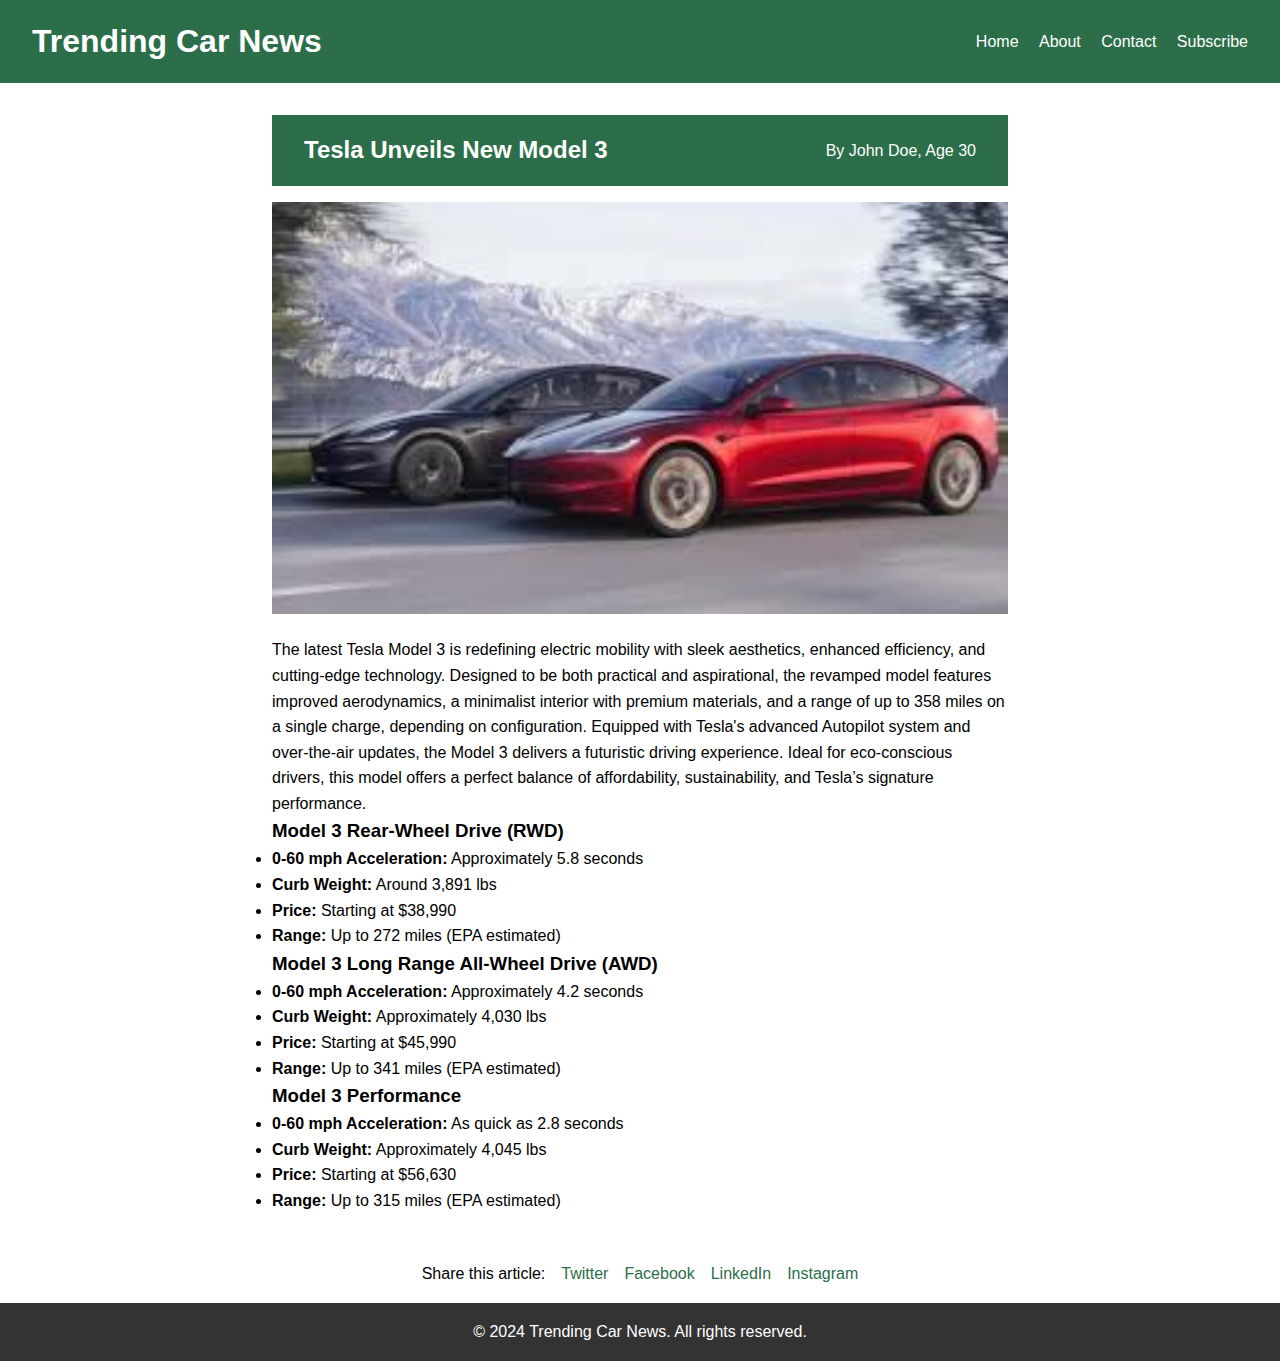
==== post.html @ 429a0a01 "publishing" ====
<!DOCTYPE html>
<html lang="en">
  <head>
    <meta charset="UTF-8" />
    <meta name="viewport" content="width=device-width, initial-scale=1.0" />
    <title>Article Title - Trending Car News</title>
    <link rel="stylesheet" href="css/post.css" />
  </head>
  <body>
    <header>
      <h1>Trending Car News</h1>
      <nav>
        <a href="index.html">Home</a>
        <a href="#about">About</a>
        <a href="#contact">Contact</a>
        <a href="subscribe.html">Subscribe</a>
      </nav>
    </header>

    <main>
      <article class="blog-post">
        <!--header for article with title and author info-->
        <header class="post-header">
          <h2>Tesla Unveils New Model 3</h2>
          <p>By John Doe, Age 30</p>
        </header>
        <img src="images/model-3.jpg" alt="Tesla Model 3" />
        <p>
          The latest Tesla Model 3 is redefining electric mobility with sleek aesthetics, enhanced efficiency, and
          cutting-edge technology. Designed to be both practical and aspirational, the revamped model features improved
          aerodynamics, a minimalist interior with premium materials, and a range of up to 358 miles on a single charge,
          depending on configuration. Equipped with Tesla's advanced Autopilot system and over-the-air updates, the
          Model 3 delivers a futuristic driving experience. Ideal for eco-conscious drivers, this model offers a perfect
          balance of affordability, sustainability, and Tesla’s signature performance.
        </p>
<!--information on specific models or versions of model 3-->
        <h3>Model 3 Rear-Wheel Drive (RWD)</h3>
    <ul>
      <li><strong>0-60 mph Acceleration:</strong> Approximately 5.8 seconds</li>
      <li><strong>Curb Weight:</strong> Around 3,891 lbs</li>
      <li><strong>Price:</strong> Starting at $38,990</li>
      <li><strong>Range:</strong> Up to 272 miles (EPA estimated)</li>
    </ul>

    <h3>Model 3 Long Range All-Wheel Drive (AWD)</h3>
    <ul>
      <li><strong>0-60 mph Acceleration:</strong> Approximately 4.2 seconds</li>
      <li><strong>Curb Weight:</strong> Approximately 4,030 lbs</li>
      <li><strong>Price:</strong> Starting at $45,990</li>
      <li><strong>Range:</strong> Up to 341 miles (EPA estimated)</li>
    </ul>

    <h3>Model 3 Performance</h3>
    <ul>
      <li><strong>0-60 mph Acceleration:</strong> As quick as 2.8 seconds</li>
      <li><strong>Curb Weight:</strong> Approximately 4,045 lbs</li>
      <li><strong>Price:</strong> Starting at $56,630</li>
      <li><strong>Range:</strong> Up to 315 miles (EPA estimated)</li>
    </ul>
      </article>

      <section class="share">
        <p>Share this article:</p>
        <a href="#">Twitter</a>
        <a href="#">Facebook</a>
        <a href="#">LinkedIn</a>
        <a href="#">Instagram</a>
      </section>
    </main>

    <footer>
      <p>&copy; 2024 Trending Car News. All rights reserved.</p>
    </footer>
  </body>
</html>
---- css/post.css ----
* {
    margin: 0;
    padding: 0;
    box-sizing: border-box;
  }
  
  body {
    font-family: Arial, sans-serif;
    line-height: 1.6;
  }
  
  header {
    display: flex;
    justify-content: space-between;
    align-items: center;
    padding: 1rem 2rem;
    background: #2c6e49;
    color: #fff;
  }
  
  nav a {
    margin-left: 1rem;
    color: #fff;
    text-decoration: none;
  }
  
  .blog-post {
    padding: 2rem;
    max-width: 800px;
    margin: auto;
  }
  
  .blog-post img {
    width: 100%;
    height: auto;
    margin: 1rem 0;
  }
  
  .share {
    display: flex;
    justify-content: center;
    gap: 1rem;
    padding: 1rem;
  }
  
  .share a {
    color: #2c6e49;
    text-decoration: none;
  }
  
  footer {
    text-align: center;
    padding: 1rem 0;
    background: #333;
    color: #fff;
  }
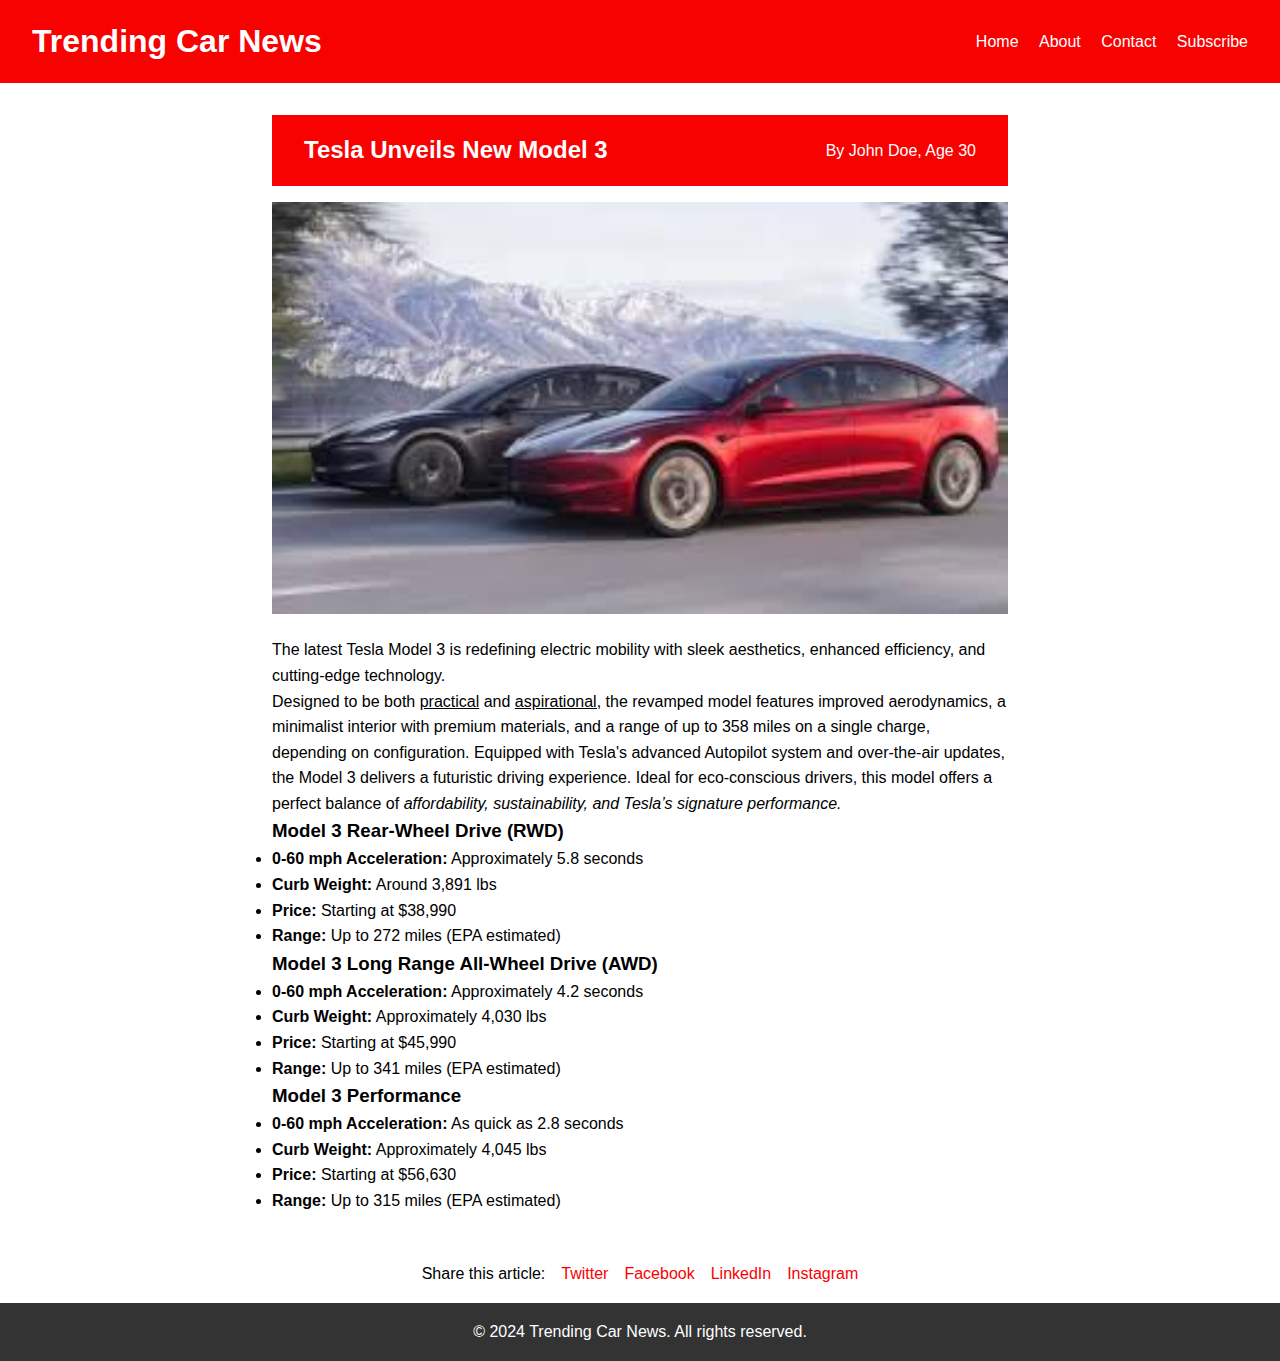
==== commit 86442575: "added typography" ====
--- a/post.html
+++ b/post.html
@@ -25,38 +25,42 @@
           <p>By John Doe, Age 30</p>
         </header>
         <img src="images/model-3.jpg" alt="Tesla Model 3" />
+
+        <blockquote>
+          The latest Tesla Model 3 is redefining electric mobility with sleek aesthetics, enhanced efficiency, and
+          cutting-edge technology.
+        </blockquote>
         <p>
-          The latest Tesla Model 3 is redefining electric mobility with sleek aesthetics, enhanced efficiency, and
-          cutting-edge technology. Designed to be both practical and aspirational, the revamped model features improved
+          Designed to be both <u> practical</u> and <u>aspirational,</u> the revamped model features improved
           aerodynamics, a minimalist interior with premium materials, and a range of up to 358 miles on a single charge,
           depending on configuration. Equipped with Tesla's advanced Autopilot system and over-the-air updates, the
           Model 3 delivers a futuristic driving experience. Ideal for eco-conscious drivers, this model offers a perfect
-          balance of affordability, sustainability, and Tesla’s signature performance.
+          balance of <em>affordability, sustainability, and Tesla’s signature performance.</em>
         </p>
-<!--information on specific models or versions of model 3-->
+        <!--information on specific models or versions of model 3-->
         <h3>Model 3 Rear-Wheel Drive (RWD)</h3>
-    <ul>
-      <li><strong>0-60 mph Acceleration:</strong> Approximately 5.8 seconds</li>
-      <li><strong>Curb Weight:</strong> Around 3,891 lbs</li>
-      <li><strong>Price:</strong> Starting at $38,990</li>
-      <li><strong>Range:</strong> Up to 272 miles (EPA estimated)</li>
-    </ul>
+        <ul>
+          <li><strong>0-60 mph Acceleration:</strong> Approximately 5.8 seconds</li>
+          <li><strong>Curb Weight:</strong> Around 3,891 lbs</li>
+          <li><strong>Price:</strong> Starting at $38,990</li>
+          <li><strong>Range:</strong> Up to 272 miles (EPA estimated)</li>
+        </ul>
 
-    <h3>Model 3 Long Range All-Wheel Drive (AWD)</h3>
-    <ul>
-      <li><strong>0-60 mph Acceleration:</strong> Approximately 4.2 seconds</li>
-      <li><strong>Curb Weight:</strong> Approximately 4,030 lbs</li>
-      <li><strong>Price:</strong> Starting at $45,990</li>
-      <li><strong>Range:</strong> Up to 341 miles (EPA estimated)</li>
-    </ul>
+        <h3>Model 3 Long Range All-Wheel Drive (AWD)</h3>
+        <ul>
+          <li><strong>0-60 mph Acceleration:</strong> Approximately 4.2 seconds</li>
+          <li><strong>Curb Weight:</strong> Approximately 4,030 lbs</li>
+          <li><strong>Price:</strong> Starting at $45,990</li>
+          <li><strong>Range:</strong> Up to 341 miles (EPA estimated)</li>
+        </ul>
 
-    <h3>Model 3 Performance</h3>
-    <ul>
-      <li><strong>0-60 mph Acceleration:</strong> As quick as 2.8 seconds</li>
-      <li><strong>Curb Weight:</strong> Approximately 4,045 lbs</li>
-      <li><strong>Price:</strong> Starting at $56,630</li>
-      <li><strong>Range:</strong> Up to 315 miles (EPA estimated)</li>
-    </ul>
+        <h3>Model 3 Performance</h3>
+        <ul>
+          <li><strong>0-60 mph Acceleration:</strong> As quick as 2.8 seconds</li>
+          <li><strong>Curb Weight:</strong> Approximately 4,045 lbs</li>
+          <li><strong>Price:</strong> Starting at $56,630</li>
+          <li><strong>Range:</strong> Up to 315 miles (EPA estimated)</li>
+        </ul>
       </article>
 
       <section class="share">
--- a/css/post.css
+++ b/css/post.css
@@ -15,7 +15,7 @@
     justify-content: space-between;
     align-items: center;
     padding: 1rem 2rem;
-    background: #2c6e49;
+    background: #f80101;
     color: #fff;
   }
   
@@ -45,7 +45,7 @@
   }
   
   .share a {
-    color: #2c6e49;
+    color: #f80101;
     text-decoration: none;
   }
   
@@ -55,4 +55,68 @@
     background: #333;
     color: #fff;
   }
-  +  
+  /* For Tablets (768px and smaller) */
+  @media (max-width: 768px) {
+    main {
+      grid-template-columns: 1fr; /* Stack sidebar and content vertically */
+    }
+  
+    .sidebar {
+      margin-bottom: 1.5rem; /* Add space between sidebar and main content */
+    }
+  
+    .articles-grid {
+      grid-template-columns: repeat(auto-fit, minmax(250px, 1fr)); /* Adjust grid item size */
+    }
+  }
+  
+  /* For Mobile Devices (480px and smaller) */
+  @media (max-width: 480px) {
+    header {
+      flex-direction: column;
+      text-align: center;
+    }
+  
+    nav {
+      margin-top: 1rem;
+    }
+  
+    nav a {
+      margin: 0 0.5rem; /* Adjust spacing between nav links */
+    }
+  
+    main {
+      padding: 1rem; /* Reduce padding for smaller screens */
+    }
+  
+    .sidebar {
+      padding: 0.5rem;
+    }
+  
+    .sidebar h2 {
+      font-size: 1rem;
+    }
+  
+    .articles-grid {
+      grid-template-columns: 1fr; /* Single-column layout for small screens */
+      gap: 1rem; /* Reduce gap size */
+    }
+  
+    .card {
+      padding: 1rem;
+    }
+  
+    .card h2 {
+      font-size: 1rem;
+    }
+  
+    .card p {
+      font-size: 0.9rem;
+    }
+  
+    .card .btn {
+      padding: 0.5rem;
+      font-size: 0.9rem;
+    }
+  }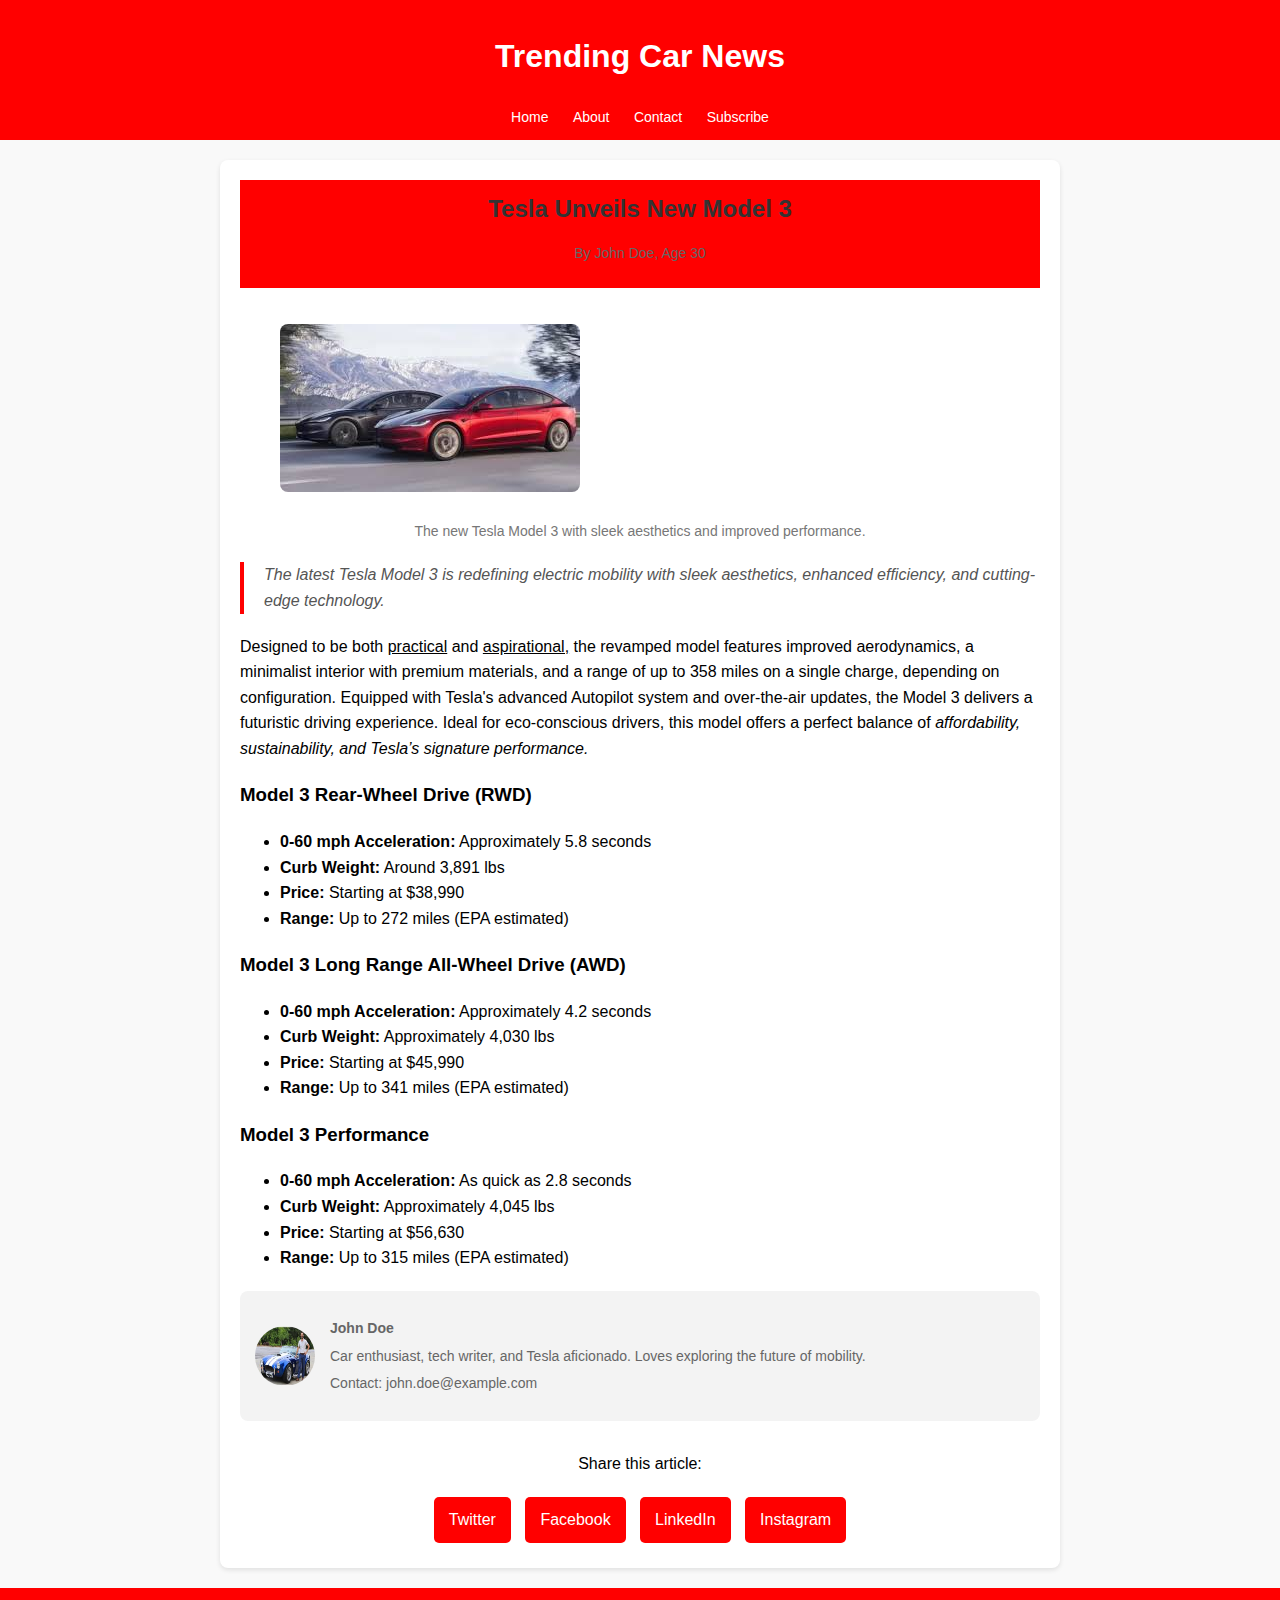
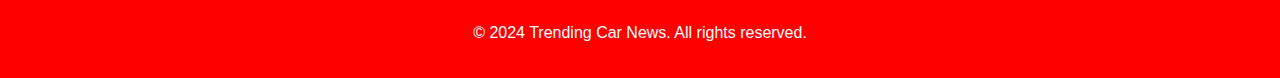
==== commit 10114b7e: "added auther section on blog post page" ====
--- a/post.html
+++ b/post.html
@@ -19,25 +19,33 @@
 
     <main>
       <article class="blog-post">
-        <!--header for article with title and author info-->
+        <!-- Article Header -->
         <header class="post-header">
           <h2>Tesla Unveils New Model 3</h2>
           <p>By John Doe, Age 30</p>
         </header>
-        <img src="images/model-3.jpg" alt="Tesla Model 3" />
 
+        <!-- Article Image -->
+        <figure>
+          <img src="images/model-3.jpg" alt="Tesla Model 3" />
+          <figcaption>The new Tesla Model 3 with sleek aesthetics and improved performance.</figcaption>
+        </figure>
+
+        <!-- Highlighted Quote -->
         <blockquote>
           The latest Tesla Model 3 is redefining electric mobility with sleek aesthetics, enhanced efficiency, and
           cutting-edge technology.
         </blockquote>
+
+        <!-- Main Content -->
         <p>
-          Designed to be both <u> practical</u> and <u>aspirational,</u> the revamped model features improved
+          Designed to be both <u>practical</u> and <u>aspirational,</u> the revamped model features improved
           aerodynamics, a minimalist interior with premium materials, and a range of up to 358 miles on a single charge,
           depending on configuration. Equipped with Tesla's advanced Autopilot system and over-the-air updates, the
           Model 3 delivers a futuristic driving experience. Ideal for eco-conscious drivers, this model offers a perfect
           balance of <em>affordability, sustainability, and Tesla’s signature performance.</em>
         </p>
-        <!--information on specific models or versions of model 3-->
+
         <h3>Model 3 Rear-Wheel Drive (RWD)</h3>
         <ul>
           <li><strong>0-60 mph Acceleration:</strong> Approximately 5.8 seconds</li>
@@ -63,6 +71,17 @@
         </ul>
       </article>
 
+      <!-- Author Area -->
+      <section class="author-area">
+        <img src="images/author.jpg" alt="Author Image" />
+        <div>
+          <p><strong>John Doe</strong></p>
+          <p>Car enthusiast, tech writer, and Tesla aficionado. Loves exploring the future of mobility.</p>
+          <p>Contact: john.doe@example.com</p>
+        </div>
+      </section>
+
+      <!-- Social Sharing -->
       <section class="share">
         <p>Share this article:</p>
         <a href="#">Twitter</a>
--- a/css/post.css
+++ b/css/post.css
@@ -1,122 +1,95 @@
+@import url("./multi-device.css");
+@import url("./header.css");
+@import url("./footer.css");
 
-* {
-    margin: 0;
-    padding: 0;
-    box-sizing: border-box;
-  }
-  
-  body {
-    font-family: Arial, sans-serif;
-    line-height: 1.6;
-  }
-  
-  header {
-    display: flex;
-    justify-content: space-between;
-    align-items: center;
-    padding: 1rem 2rem;
-    background: #f80101;
-    color: #fff;
-  }
-  
-  nav a {
-    margin-left: 1rem;
-    color: #fff;
-    text-decoration: none;
-  }
-  
-  .blog-post {
-    padding: 2rem;
-    max-width: 800px;
-    margin: auto;
-  }
-  
-  .blog-post img {
-    width: 100%;
-    height: auto;
-    margin: 1rem 0;
-  }
-  
-  .share {
-    display: flex;
-    justify-content: center;
-    gap: 1rem;
-    padding: 1rem;
-  }
-  
-  .share a {
-    color: #f80101;
-    text-decoration: none;
-  }
-  
-  footer {
-    text-align: center;
-    padding: 1rem 0;
-    background: #333;
-    color: #fff;
-  }
-  
-  /* For Tablets (768px and smaller) */
-  @media (max-width: 768px) {
-    main {
-      grid-template-columns: 1fr; /* Stack sidebar and content vertically */
-    }
-  
-    .sidebar {
-      margin-bottom: 1.5rem; /* Add space between sidebar and main content */
-    }
-  
-    .articles-grid {
-      grid-template-columns: repeat(auto-fit, minmax(250px, 1fr)); /* Adjust grid item size */
-    }
-  }
-  
-  /* For Mobile Devices (480px and smaller) */
-  @media (max-width: 480px) {
-    header {
-      flex-direction: column;
-      text-align: center;
-    }
-  
-    nav {
-      margin-top: 1rem;
-    }
-  
-    nav a {
-      margin: 0 0.5rem; /* Adjust spacing between nav links */
-    }
-  
-    main {
-      padding: 1rem; /* Reduce padding for smaller screens */
-    }
-  
-    .sidebar {
-      padding: 0.5rem;
-    }
-  
-    .sidebar h2 {
-      font-size: 1rem;
-    }
-  
-    .articles-grid {
-      grid-template-columns: 1fr; /* Single-column layout for small screens */
-      gap: 1rem; /* Reduce gap size */
-    }
-  
-    .card {
-      padding: 1rem;
-    }
-  
-    .card h2 {
-      font-size: 1rem;
-    }
-  
-    .card p {
-      font-size: 0.9rem;
-    }
-  
-    .card .btn {
-      padding: 0.5rem;
-      font-size: 0.9rem;
-    }
-  }+body {
+  font-family: Arial, sans-serif;
+  margin: 0;
+  padding: 0;
+  line-height: 1.6;
+  background-color: #f9f9f9;
+}
+a {
+  text-decoration: none;
+  color: #0073e6;
+}
+a:hover {
+  text-decoration: underline;
+}
+
+/* Main Content */
+main {
+  max-width: 800px;
+  margin: 20px auto;
+  background: white;
+  padding: 20px;
+  border-radius: 8px;
+  box-shadow: 0 2px 5px rgba(0, 0, 0, 0.1);
+}
+.post-header h2 {
+  color: #333;
+  margin: 0;
+  font-size: 24px;
+}
+.post-header p {
+  color: #666;
+  font-size: 14px;
+}
+img {
+  max-width: 100%;
+  border-radius: 8px;
+  margin: 20px 0;
+}
+figcaption {
+  font-size: 14px;
+  color: #777;
+  text-align: center;
+}
+
+/* Blockquote Styling */
+blockquote {
+  font-style: italic;
+  margin: 20px 0;
+  padding-left: 20px;
+  border-left: 4px solid #ff0101;
+  color: #555;
+}
+
+/* Section for Sharing */
+.share {
+  margin-top: 30px;
+  text-align: center;
+}
+.share a {
+  display: inline-block;
+  margin: 5px;
+  padding: 10px 15px;
+  color: white;
+  background-color: #ff0000;
+  border-radius: 5px;
+}
+.share a:hover {
+  background-color: #ff0000;
+}
+
+.author-area {
+  display: flex;
+  align-items: center;
+  margin: 20px 0;
+  background: #f3f3f3;
+  padding: 15px;
+  border-radius: 8px;
+}
+.author-area img {
+  width: 60px;
+  height: 60px;
+  border-radius: 50%;
+  margin-right: 15px;
+}
+.author-area div {
+  font-size: 14px;
+}
+.author-area div p {
+  margin: 5px 0;
+  color: #666;
+}
